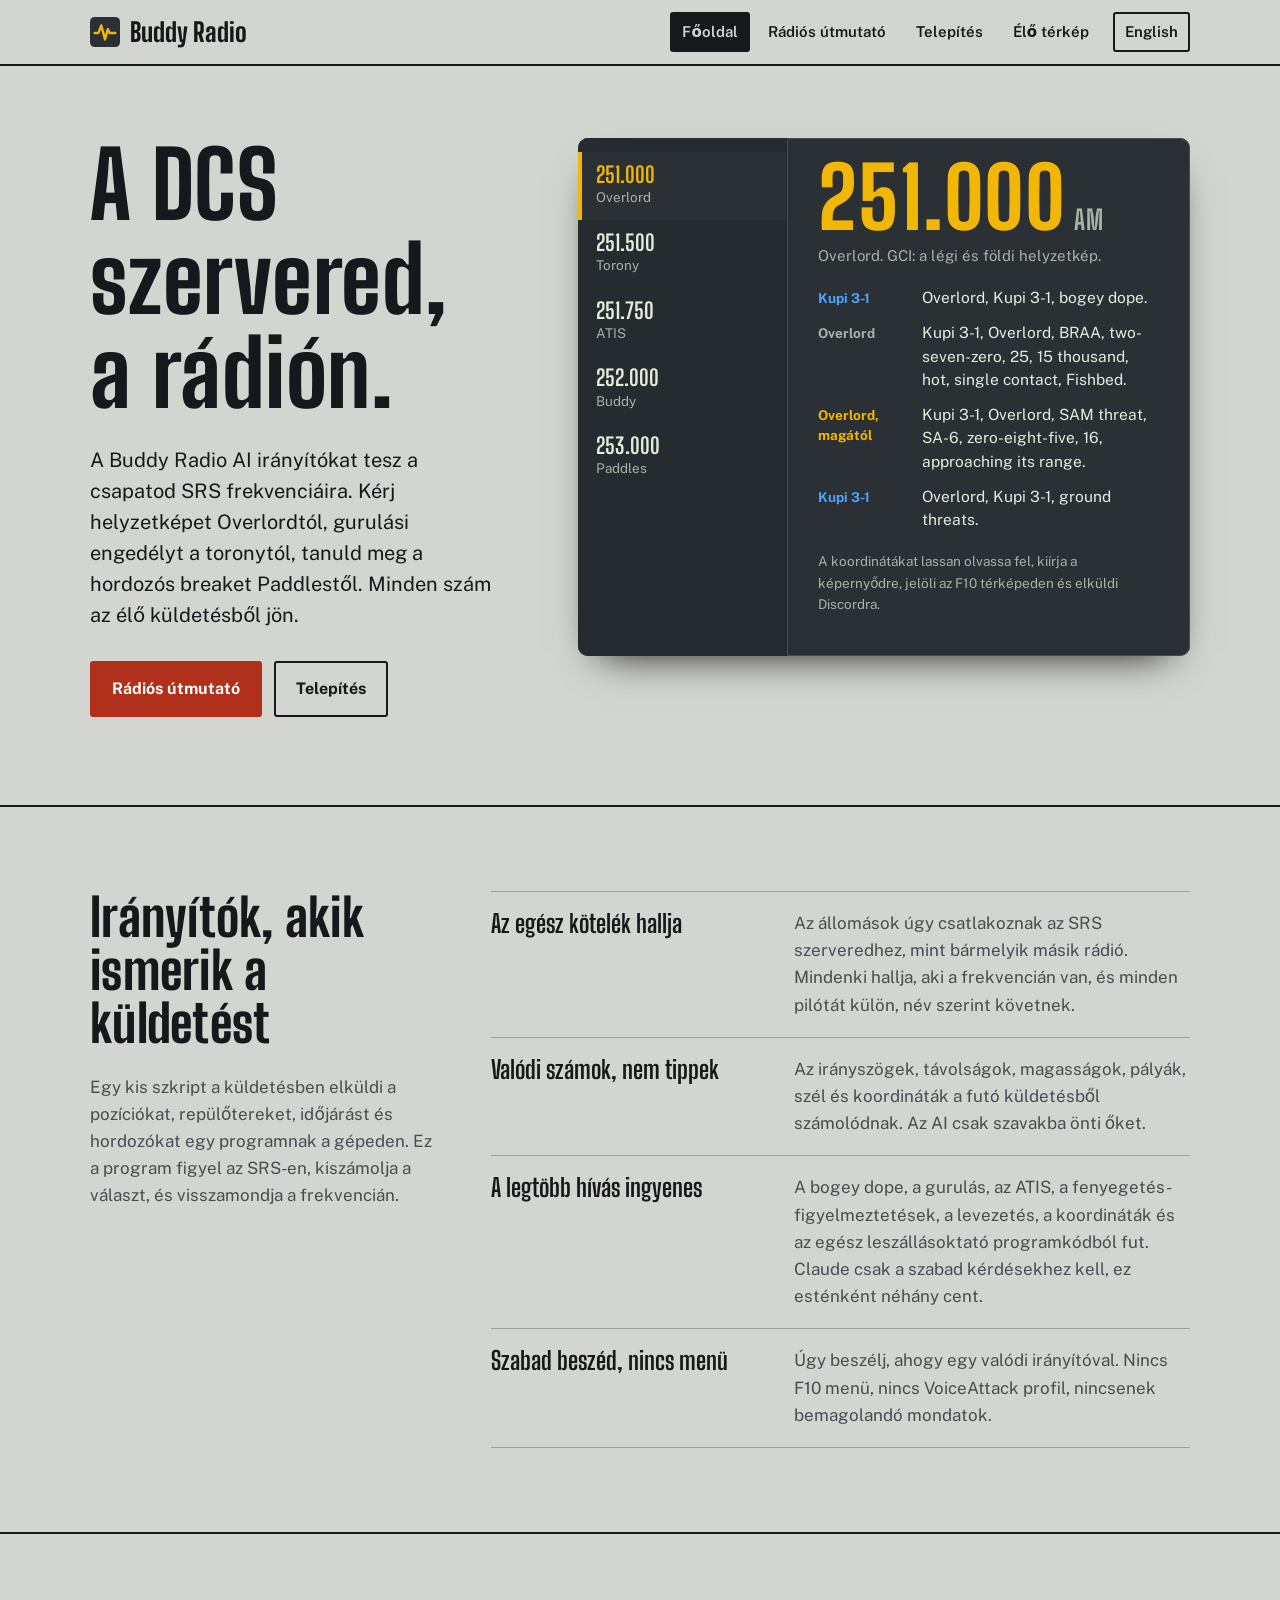
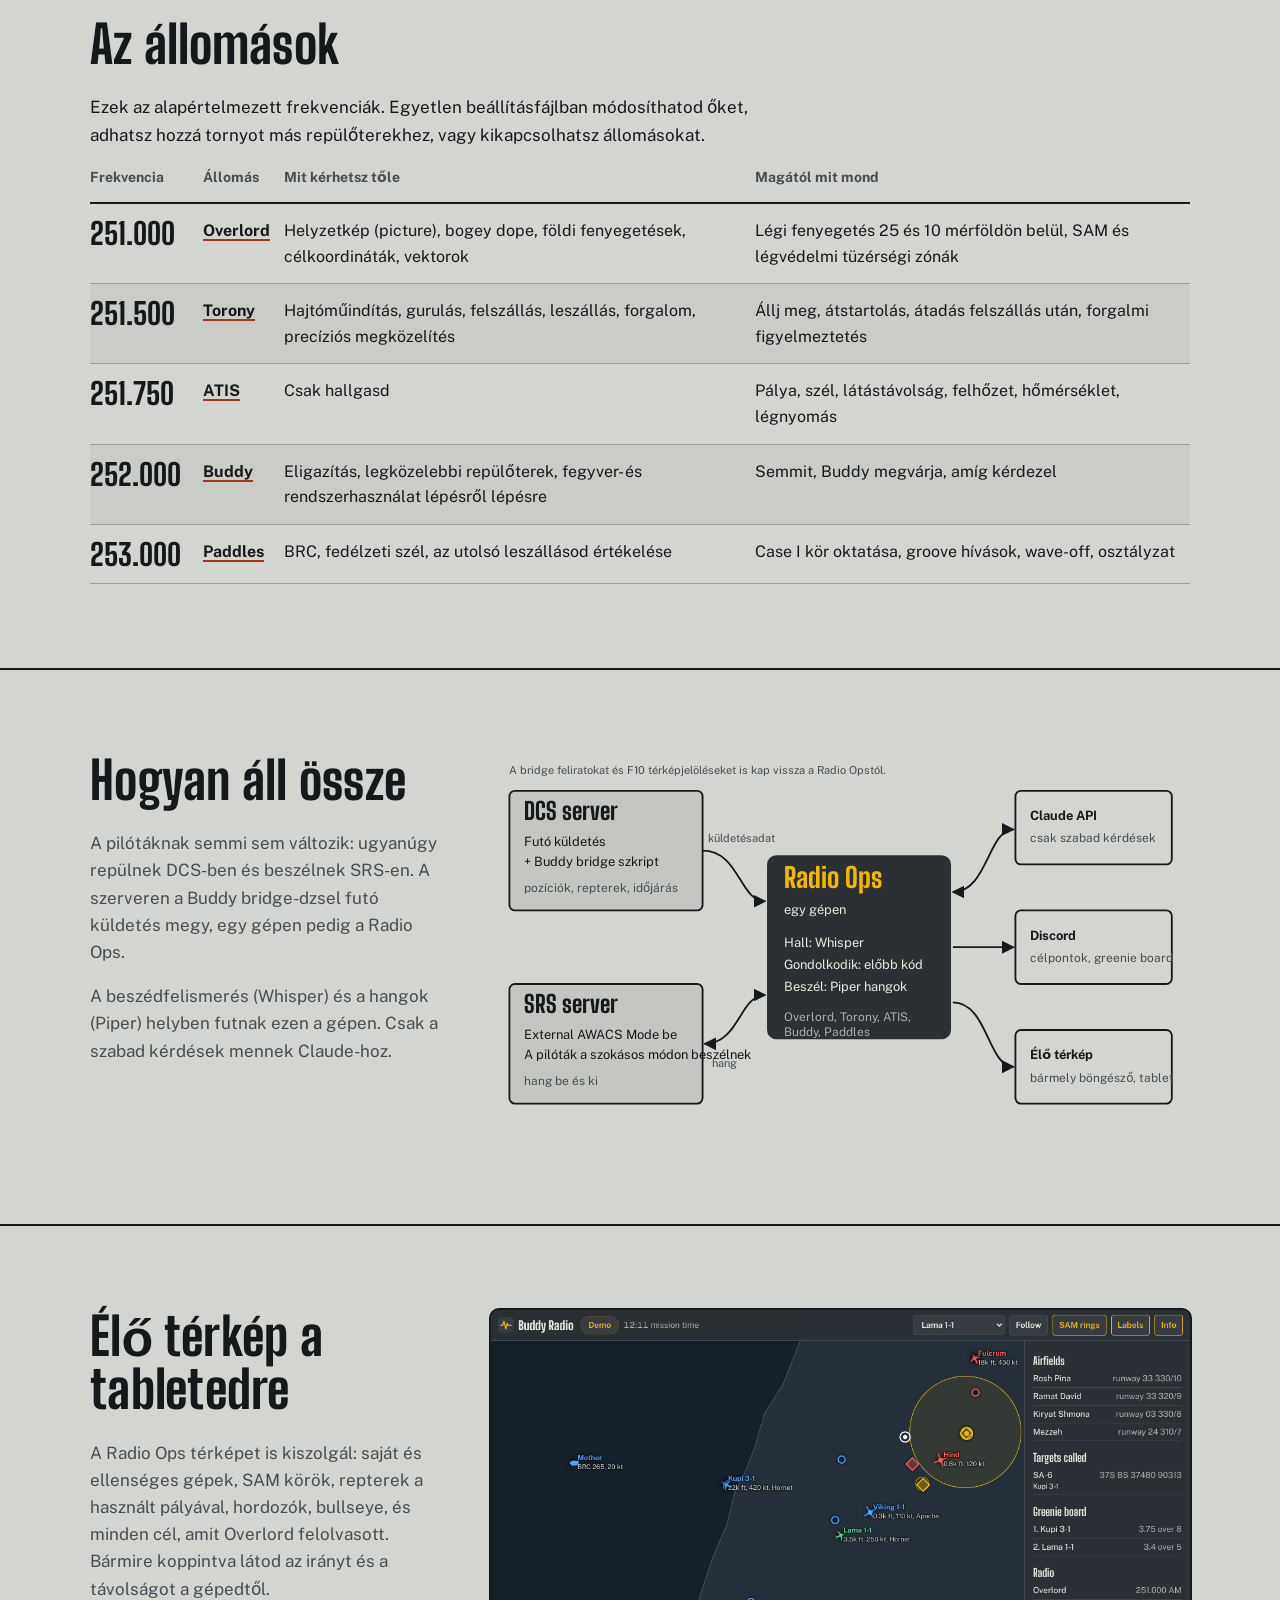
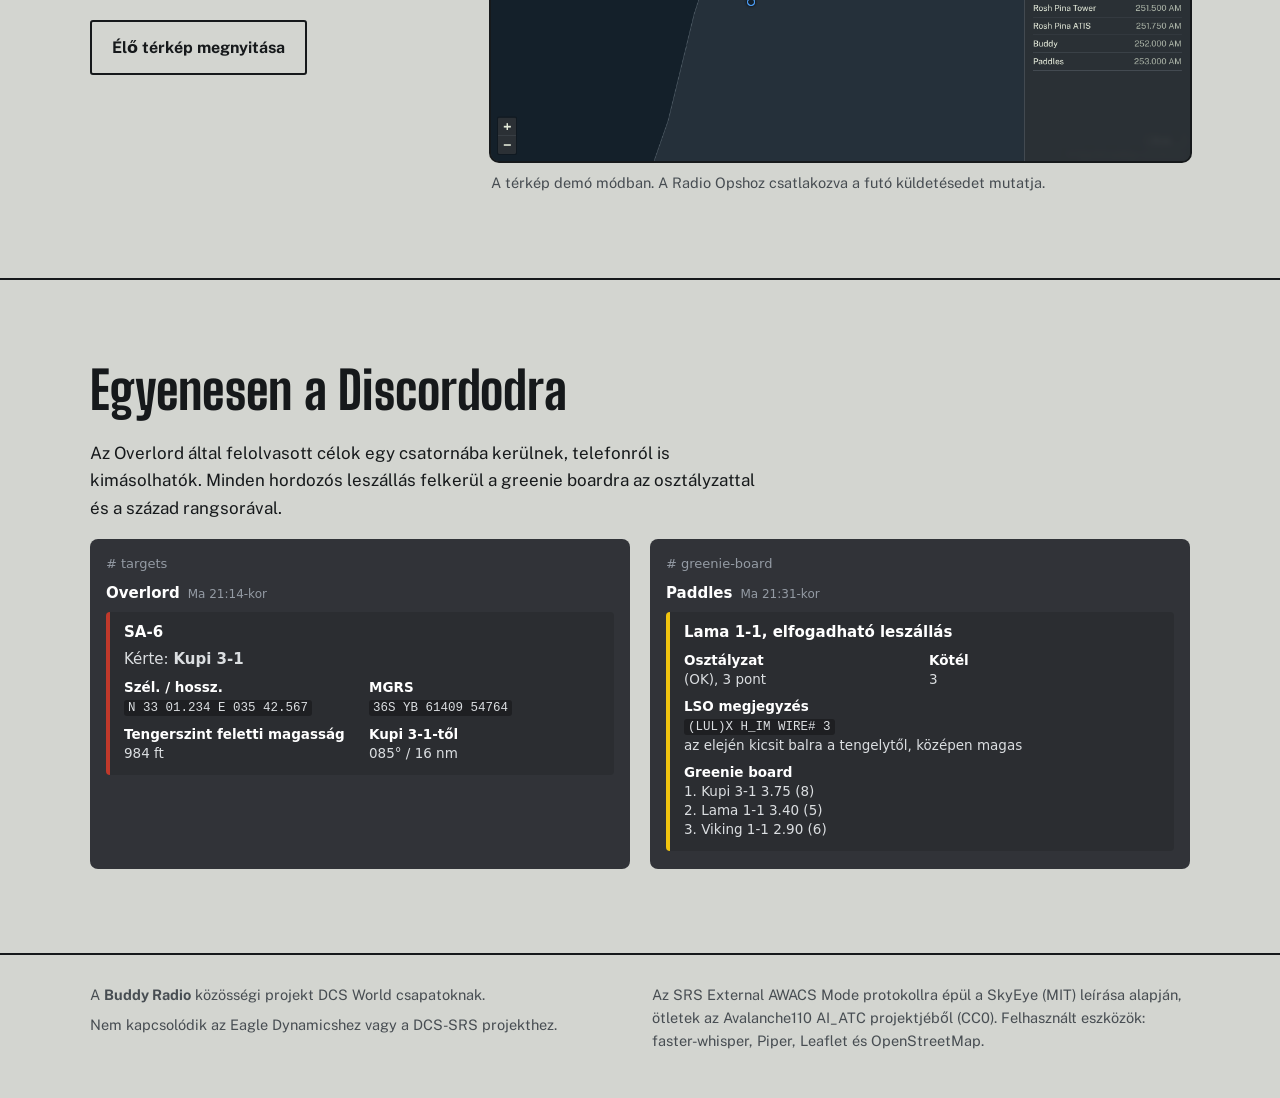
==== hu/index.html @ 3c8f952c "Add Hungarian version of the site and a language button hu/ pages are generated from the English one" ====
<!doctype html>
<html lang="hu">
<head>
<meta charset="utf-8">
<meta name="viewport" content="width=device-width, initial-scale=1">
<title>Buddy Radio: AI rádiós irányítók DCS Worldhöz</title>
<meta name="description" content="Overlord GCI, repülőtéri torony és ATIS, Case I leszállásoktató és egy segítőkész szárnytárs, akik SRS-en beszélnek az egész köteléggel, élő küldetésadatokkal.">
<meta property="og:title" content="Buddy Radio">
<meta property="og:description" content="AI rádiós irányítók a DCS World szerveredre, SRS-en, élő küldetésadatokkal.">
<meta property="og:image" content="/assets/img/og.png">
<link rel="alternate" hreflang="en" href="/hu/">
<link rel="alternate" hreflang="hu" href="/hu/">
<link rel="icon" href="/assets/img/favicon.svg" type="image/svg+xml">
<link rel="stylesheet" href="/assets/fonts.css">
<link rel="stylesheet" href="/assets/site.css">
</head>
<body>
<header class="site-head">
  <div class="wrap">
    <a class="brand" href="/hu/"><svg viewBox="0 0 32 32" aria-hidden="true"><rect width="32" height="32" rx="5" fill="#2b3035"/><path d="M5 17h4l3-8 4 15 3-11 2 4h6" fill="none" stroke="#f2b705" stroke-width="2.6" stroke-linejoin="round" stroke-linecap="round"/></svg>Buddy Radio</a>
    <nav aria-label="Fő navigáció">
      <a href="/hu/" aria-current="page">Főoldal</a>
      <a href="/hu/guide">Rádiós útmutató</a>
      <a href="/hu/setup">Telepítés</a>
      <a href="/hu/map">Élő térkép</a>
      <a class="lang" href="/" hreflang="en" lang="en">English</a>
    </nav>
  </div>
</header>

<main>
<div class="hero">
  <div class="wrap">
    <div>
      <h1>A DCS szervered, a rádión.</h1>
      <p class="lede">A Buddy Radio AI irányítókat tesz a csapatod SRS frekvenciáira. Kérj helyzetképet Overlordtól, gurulási engedélyt a toronytól, tanuld meg a hordozós breaket Paddlestől. Minden szám az élő küldetésből jön.</p>
      <div class="actions">
        <a class="btn primary" href="/hu/guide">Rádiós útmutató</a>
        <a class="btn" href="/hu/setup">Telepítés</a>
      </div>
    </div>

    <div class="radio" aria-label="Példa rádióhívások állomásonként">
      <ul class="channels" role="tablist" aria-label="Állomások" data-channels>
        <li><button role="tab" data-key="overlord" aria-selected="true"><span class="f">251.000</span><span class="n">Overlord</span></button></li>
        <li><button role="tab" data-key="tower" aria-selected="false" tabindex="-1"><span class="f">251.500</span><span class="n">Torony</span></button></li>
        <li><button role="tab" data-key="atis" aria-selected="false" tabindex="-1"><span class="f">251.750</span><span class="n">ATIS</span></button></li>
        <li><button role="tab" data-key="buddy" aria-selected="false" tabindex="-1"><span class="f">252.000</span><span class="n">Buddy</span></button></li>
        <li><button role="tab" data-key="paddles" aria-selected="false" tabindex="-1"><span class="f">253.000</span><span class="n">Paddles</span></button></li>
      </ul>
      <div class="readout" role="tabpanel" aria-live="polite">
        <div class="freq" data-freq>251.000<small>AM</small></div>
        <div class="who" data-who>Overlord. GCI: a légi és földi helyzetkép.</div>
        <ol class="log" data-log></ol>
        <p class="note" data-note></p>
      </div>
    </div>
  </div>
</div>

<section id="what">
  <div class="wrap split">
    <div>
      <h2>Irányítók, akik ismerik a küldetést</h2>
      <p>Egy kis szkript a küldetésben elküldi a pozíciókat, repülőtereket, időjárást és hordozókat egy programnak a gépeden. Ez a program figyel az SRS-en, kiszámolja a választ, és visszamondja a frekvencián.</p>
    </div>
    <dl class="facts">
      <div><dt>Az egész kötelék hallja</dt><dd>Az állomások úgy csatlakoznak az SRS szerveredhez, mint bármelyik másik rádió. Mindenki hallja, aki a frekvencián van, és minden pilótát külön, név szerint követnek.</dd></div>
      <div><dt>Valódi számok, nem tippek</dt><dd>Az irányszögek, távolságok, magasságok, pályák, szél és koordináták a futó küldetésből számolódnak. Az AI csak szavakba önti őket.</dd></div>
      <div><dt>A legtöbb hívás ingyenes</dt><dd>A bogey dope, a gurulás, az ATIS, a fenyegetés-figyelmeztetések, a levezetés, a koordináták és az egész leszállásoktató programkódból fut. Claude csak a szabad kérdésekhez kell, ez esténként néhány cent.</dd></div>
      <div><dt>Szabad beszéd, nincs menü</dt><dd>Úgy beszélj, ahogy egy valódi irányítóval. Nincs F10 menü, nincs VoiceAttack profil, nincsenek bemagolandó mondatok.</dd></div>
    </dl>
  </div>
</section>

<section id="stations">
  <div class="wrap">
    <h2>Az állomások</h2>
    <p>Ezek az alapértelmezett frekvenciák. Egyetlen beállításfájlban módosíthatod őket, adhatsz hozzá tornyot más repülőterekhez, vagy kikapcsolhatsz állomásokat.</p>
    <div class="table-scroll">
    <table class="comm">
      <thead><tr><th scope="col">Frekvencia</th><th scope="col">Állomás</th><th scope="col">Mit kérhetsz tőle</th><th scope="col">Magától mit mond</th></tr></thead>
      <tbody>
        <tr><td class="f">251.000</td><td class="s"><a href="/hu/guide#overlord">Overlord</a></td><td>Helyzetkép (picture), bogey dope, földi fenyegetések, célkoordináták, vektorok</td><td>Légi fenyegetés 25 és 10 mérföldön belül, SAM és légvédelmi tüzérségi zónák</td></tr>
        <tr><td class="f">251.500</td><td class="s"><a href="/hu/guide#tower">Torony</a></td><td>Hajtóműindítás, gurulás, felszállás, leszállás, forgalom, precíziós megközelítés</td><td>Állj meg, átstartolás, átadás felszállás után, forgalmi figyelmeztetés</td></tr>
        <tr><td class="f">251.750</td><td class="s"><a href="/hu/guide#atis">ATIS</a></td><td>Csak hallgasd</td><td>Pálya, szél, látástávolság, felhőzet, hőmérséklet, légnyomás</td></tr>
        <tr><td class="f">252.000</td><td class="s"><a href="/hu/guide#buddy">Buddy</a></td><td>Eligazítás, legközelebbi repülőterek, fegyver- és rendszerhasználat lépésről lépésre</td><td>Semmit, Buddy megvárja, amíg kérdezel</td></tr>
        <tr><td class="f">253.000</td><td class="s"><a href="/hu/guide#paddles">Paddles</a></td><td>BRC, fedélzeti szél, az utolsó leszállásod értékelése</td><td>Case I kör oktatása, groove hívások, wave-off, osztályzat</td></tr>
      </tbody>
    </table>
    </div>
  </div>
</section>

<section id="how">
  <div class="wrap split">
    <div>
      <h2>Hogyan áll össze</h2>
      <p>A pilótáknak semmi sem változik: ugyanúgy repülnek DCS-ben és beszélnek SRS-en. A szerveren a Buddy bridge-dzsel futó küldetés megy, egy gépen pedig a Radio Ops.</p>
      <p>A beszédfelismerés (Whisper) és a hangok (Piper) helyben futnak ezen a gépen. Csak a szabad kérdések mennek Claude-hoz.</p>
    </div>
    <figure class="figure">
      <svg xmlns="http://www.w3.org/2000/svg" role="img" aria-label="Ábra: a DCS szerver küldetésadatokat küld a Radio Opsnak; a Radio Ops az SRS szerveren keresztül beszél a pilótákkal, csak a szabad kérdésekhez fordul Claude-hoz, Discordra posztol és kiszolgálja az élő térképet." viewBox="0 0 760 420" font-family="Public Sans, system-ui, sans-serif" font-size="14">
  <defs>
    <marker id="a" viewBox="0 0 10 10" refX="9" refY="5" markerWidth="7" markerHeight="7" orient="auto-start-reverse"><path d="M0 0L10 5L0 10z" fill="#16191b"/></marker>
  </defs>
  <rect width="760" height="420" fill="#d3d5d0"/>
  <!-- DCS server -->
  <rect x="20" y="40" width="210" height="130" rx="6" fill="#c4c7c1" stroke="#16191b" stroke-width="2"/>
  <text x="36" y="72" font-family="Big Shoulders Display, Arial Narrow, sans-serif" font-weight="800" font-size="26" fill="#16191b">DCS server</text>
  <text x="36" y="100" fill="#16191b">Futó küldetés</text>
  <text x="36" y="122" fill="#16191b">+ Buddy bridge szkript</text>
  <text x="36" y="150" fill="#474d52" font-size="13">pozíciók, repterek, időjárás</text>
  <!-- SRS -->
  <rect x="20" y="250" width="210" height="130" rx="6" fill="#c4c7c1" stroke="#16191b" stroke-width="2"/>
  <text x="36" y="282" font-family="Big Shoulders Display, Arial Narrow, sans-serif" font-weight="800" font-size="26" fill="#16191b">SRS server</text>
  <text x="36" y="310" fill="#16191b">External AWACS Mode be</text>
  <text x="36" y="332" fill="#16191b">A pilóták a szokásos módon beszélnek</text>
  <text x="36" y="360" fill="#474d52" font-size="13">hang be és ki</text>
  <!-- Radio Ops -->
  <rect x="300" y="110" width="200" height="200" rx="10" fill="#2b3035"/>
  <text x="318" y="146" font-family="Big Shoulders Display, Arial Narrow, sans-serif" font-weight="800" font-size="30" fill="#f2b705">Radio Ops</text>
  <text x="318" y="174" fill="#e6ecdc">egy gépen</text>
  <text x="318" y="210" fill="#e6ecdc">Hall: Whisper</text>
  <text x="318" y="234" fill="#e6ecdc">Gondolkodik: előbb kód</text>
  <text x="318" y="258" fill="#e6ecdc">Beszél: Piper hangok</text>
  <text x="318" y="290" fill="#a9b2a6" font-size="13">Overlord, Torony, ATIS,</text>
  <text x="318" y="306" fill="#a9b2a6" font-size="13">Buddy, Paddles</text>
  <!-- right side -->
  <rect x="570" y="40" width="170" height="80" rx="6" fill="none" stroke="#16191b" stroke-width="2"/>
  <text x="586" y="72" font-weight="700" fill="#16191b">Claude API</text>
  <text x="586" y="96" fill="#474d52" font-size="13">csak szabad kérdések</text>
  <rect x="570" y="170" width="170" height="80" rx="6" fill="none" stroke="#16191b" stroke-width="2"/>
  <text x="586" y="202" font-weight="700" fill="#16191b">Discord</text>
  <text x="586" y="226" fill="#474d52" font-size="13">célpontok, greenie board</text>
  <rect x="570" y="300" width="170" height="80" rx="6" fill="none" stroke="#16191b" stroke-width="2"/>
  <text x="586" y="332" font-weight="700" fill="#16191b">Élő térkép</text>
  <text x="586" y="356" fill="#474d52" font-size="13">bármely böngésző, tablet</text>
  <!-- arrows -->
  <path d="M230 105 C 270 105 270 160 298 160" fill="none" stroke="#16191b" stroke-width="2" marker-end="url(#a)"/>
  <text x="236" y="96" fill="#474d52" font-size="12">küldetésadat</text>
  <path d="M232 315 C 270 315 270 262 298 262" fill="none" stroke="#16191b" stroke-width="2" marker-start="url(#a)" marker-end="url(#a)"/>
  <text x="240" y="340" fill="#474d52" font-size="12">hang</text>
  <path d="M502 150 C 540 150 540 82 568 82" fill="none" stroke="#16191b" stroke-width="2" marker-start="url(#a)" marker-end="url(#a)"/>
  <path d="M502 210 L 568 210" fill="none" stroke="#16191b" stroke-width="2" marker-end="url(#a)"/>
  <path d="M502 270 C 540 270 540 340 568 340" fill="none" stroke="#16191b" stroke-width="2" marker-end="url(#a)"/>
  <path d="M230 135 C 252 135 252 120 230 120" fill="none" stroke="none"/>
  <text x="20" y="22" fill="#474d52" font-size="12">A bridge feliratokat és F10 térképjelöléseket is kap vissza a Radio Opstól.</text>
</svg>
    </figure>
  </div>
</section>

<section id="map">
  <div class="wrap split">
    <div>
      <h2>Élő térkép a tabletedre</h2>
      <p>A Radio Ops térképet is kiszolgál: saját és ellenséges gépek, SAM körök, repterek a használt pályával, hordozók, bullseye, és minden cél, amit Overlord felolvasott. Bármire koppintva látod az irányt és a távolságot a gépedtől.</p>
      <p><a class="btn" href="/hu/map">Élő térkép megnyitása</a></p>
    </div>
    <figure class="figure">
      <div class="shot"><img src="/assets/img/map.png" alt="Az élő térkép: repülőgépek magasság- és sebességcímkével, egy SA-6 a hatótávkörével, egy hordozó és az oldalpanel a repterekkel és frekvenciákkal." width="1180" height="760" loading="lazy"></div>
      <figcaption>A térkép demó módban. A Radio Opshoz csatlakozva a futó küldetésedet mutatja.</figcaption>
    </figure>
  </div>
</section>

<section id="discord">
  <div class="wrap">
    <h2>Egyenesen a Discordodra</h2>
    <p>Az Overlord által felolvasott célok egy csatornába kerülnek, telefonról is kimásolhatók. Minden hordozós leszállás felkerül a greenie boardra az osztályzattal és a század rangsorával.</p>
    <div class="posts" aria-label="Példa Discord posztok">
      <div class="post">
        <div class="chan"># targets</div>
        <div class="meta"><b>Overlord</b><span>Ma 21:14-kor</span></div>
        <div class="embed" style="border-color:#c0392b">
          <div class="t">SA-6</div>
          <div>Kérte: <b>Kupi 3-1</b></div>
          <div class="g">
            <div><div class="k">Szél. / hossz.</div><div class="v"><code>N 33 01.234  E 035 42.567</code></div></div>
            <div><div class="k">MGRS</div><div class="v"><code>36S YB 61409 54764</code></div></div>
            <div><div class="k">Tengerszint feletti magasság</div><div class="v">984 ft</div></div>
            <div><div class="k">Kupi 3-1-től</div><div class="v">085° / 16 nm</div></div>
          </div>
        </div>
      </div>
      <div class="post">
        <div class="chan"># greenie-board</div>
        <div class="meta"><b>Paddles</b><span>Ma 21:31-kor</span></div>
        <div class="embed" style="border-color:#f1c40f">
          <div class="t">Lama 1-1, elfogadható leszállás</div>
          <div class="g">
            <div><div class="k">Osztályzat</div><div class="v">(OK), 3 pont</div></div>
            <div><div class="k">Kötél</div><div class="v">3</div></div>
            <div style="grid-column:1/-1"><div class="k">LSO megjegyzés</div><div class="v"><code>(LUL)X H_IM  WIRE# 3</code><br>az elején kicsit balra a tengelytől, középen magas</div></div>
            <div style="grid-column:1/-1"><div class="k">Greenie board</div><div class="v">1. Kupi 3-1  3.75 (8)<br>2. Lama 1-1  3.40 (5)<br>3. Viking 1-1  2.90 (6)</div></div>
          </div>
        </div>
      </div>
    </div>
  </div>
</section>
</main>

<footer class="site-foot">
  <div class="wrap">
    <div>
      <p>A <b>Buddy Radio</b> közösségi projekt DCS World csapatoknak.</p>
      <p>Nem kapcsolódik az Eagle Dynamicshez vagy a DCS-SRS projekthez.</p>
    </div>
    <div>
      <p>Az SRS External AWACS Mode protokollra épül a SkyEye (MIT) leírása alapján, ötletek az Avalanche110 AI_ATC projektjéből (CC0). Felhasznált eszközök: faster-whisper, Piper, Leaflet és OpenStreetMap.</p>
    </div>
  </div>
</footer>
<script src="/assets/site.js"></script>
</body>
</html>
---- assets/fonts.css ----
/* Self-hosted fonts (SIL Open Font License, see assets/fonts/OFL-*.txt) */
@font-face { font-family: "Big Shoulders Display"; font-weight: 700; font-style: normal; font-display: swap; src: url("/assets/fonts/big-shoulders-display-latin-700-normal.woff2") format("woff2"); }
@font-face { font-family: "Big Shoulders Display"; font-weight: 800; font-style: normal; font-display: swap; src: url("/assets/fonts/big-shoulders-display-latin-800-normal.woff2") format("woff2"); }
@font-face { font-family: "Public Sans"; font-weight: 400; font-style: normal; font-display: swap; src: url("/assets/fonts/public-sans-latin-400-normal.woff2") format("woff2"); }
@font-face { font-family: "Public Sans"; font-weight: 400; font-style: italic; font-display: swap; src: url("/assets/fonts/public-sans-latin-400-italic.woff2") format("woff2"); }
@font-face { font-family: "Public Sans"; font-weight: 600; font-style: normal; font-display: swap; src: url("/assets/fonts/public-sans-latin-600-normal.woff2") format("woff2"); }
@font-face { font-family: "Public Sans"; font-weight: 700; font-style: normal; font-display: swap; src: url("/assets/fonts/public-sans-latin-700-normal.woff2") format("woff2"); }
---- assets/site.css ----
/* Buddy Radio - site styles
   Palette from a Navy jet: light gull gray paint, cockpit panel gray,
   lit panel lettering, flight-deck yellow, and the red of a warning tag. */
:root {
  --gull: #d3d5d0;          /* page */
  --gull-2: #c4c7c1;        /* alternate rows, quiet fills */
  --ink: #16191b;
  --ink-2: #474d52;         /* secondary text, 5.6:1 on gull */
  --rule: #9da19b;
  --panel: #2b3035;         /* radio panel */
  --panel-2: #363c42;
  --lit: #e6ecdc;           /* panel lettering */
  --lit-2: #a9b2a6;
  --deck: #f2b705;          /* flight-deck yellow, on dark only */
  --signal: #b0301b;        /* warning-tag red, links and the one button */
  --friend: #4fa3ff;
  --foe: #ff5a5a;

  --display: "Big Shoulders Display", "Arial Narrow", sans-serif;
  --body: "Public Sans", system-ui, sans-serif;
  --mono: ui-monospace, "Cascadia Mono", Consolas, monospace;

  --measure: 68ch;
  --gutter: clamp(16px, 4vw, 40px);
}

* { box-sizing: border-box; }
html { -webkit-text-size-adjust: 100%; }
body {
  margin: 0;
  background: var(--gull);
  color: var(--ink);
  font: 400 17px/1.6 var(--body);
  font-feature-settings: "tnum" 0;
}
img, svg { max-width: 100%; height: auto; display: block; }
a { color: var(--ink); text-decoration-color: var(--signal); text-decoration-thickness: 2px; text-underline-offset: 3px; }
a:hover { color: var(--signal); }
:focus-visible { outline: 3px solid var(--signal); outline-offset: 3px; border-radius: 2px; }
code, kbd { font-family: var(--mono); font-size: .9em; }
p { margin: 0 0 1em; max-width: var(--measure); }

h1, h2, h3 { font-family: var(--display); font-weight: 800; line-height: 1.02; letter-spacing: .005em; margin: 0; }
h1 { font-size: clamp(48px, 7.4vw, 92px); }
h2 { font-size: clamp(34px, 4.4vw, 52px); margin-bottom: .45em; }
h3 { font-size: 27px; margin-bottom: .35em; }

.wrap { max-width: 1180px; margin: 0 auto; padding: 0 var(--gutter); }

/* ---------- header ---------- */
.site-head { border-bottom: 2px solid var(--ink); }
.site-head .wrap { display: flex; align-items: center; gap: 24px; min-height: 64px; flex-wrap: wrap; }
.brand { display: flex; align-items: center; gap: 10px; text-decoration: none; font: 800 26px/1 var(--display); color: var(--ink); }
.brand svg { width: 30px; height: 30px; }
.site-head nav { margin-left: auto; display: flex; gap: 6px; flex-wrap: wrap; }
.site-head nav a { text-decoration: none; padding: 8px 12px; font-weight: 600; font-size: 15px; border-radius: 3px; }
.site-head nav a[aria-current="page"] { background: var(--ink); color: var(--gull); }
.site-head nav a:hover { background: var(--gull-2); color: var(--ink); }
.site-head nav a[aria-current="page"]:hover { background: var(--ink); color: var(--gull); }
.site-head nav a.lang { border: 2px solid var(--ink); padding: 6px 10px; margin-left: 6px; }

/* ---------- hero ---------- */
.hero { padding: clamp(36px, 6vw, 72px) 0 clamp(48px, 7vw, 88px); }
.hero .wrap { display: grid; grid-template-columns: minmax(0, 5fr) minmax(0, 7fr); gap: clamp(28px, 4vw, 56px); align-items: start; }
.hero h1 { max-width: 9ch; }
.hero .lede { font-size: 20px; line-height: 1.55; color: var(--ink); margin: 26px 0 30px; max-width: 34ch; }
.actions { display: flex; gap: 12px; flex-wrap: wrap; }
.btn { display: inline-block; padding: 13px 20px; font-weight: 700; font-size: 16px; text-decoration: none; border: 2px solid var(--ink); border-radius: 3px; background: transparent; color: var(--ink); }
.btn:hover { background: var(--ink); color: var(--gull); }
.btn.primary { background: var(--signal); border-color: var(--signal); color: #fff; }
.btn.primary:hover { background: #8f2614; border-color: #8f2614; color: #fff; }

/* the radio */
.radio { background: var(--panel); color: var(--lit); border-radius: 10px; box-shadow: inset 0 0 0 1px #454c53, 0 18px 40px -22px #000; display: grid; grid-template-columns: 210px minmax(0, 1fr); min-height: 460px; overflow: hidden; }
.channels { list-style: none; margin: 0; padding: 14px 0; border-right: 1px solid #454c53; background: #262b30; }
.channels button { all: unset; box-sizing: border-box; display: grid; grid-template-columns: auto 1fr; column-gap: 10px; width: 100%; padding: 11px 18px; cursor: pointer; color: var(--lit-2); }
.channels button .f { font: 700 22px/1.1 var(--display); color: var(--lit); font-variant-numeric: tabular-nums; }
.channels button .n { grid-column: 1 / -1; font-size: 13.5px; }
.channels button:hover .f { color: var(--deck); }
.channels button[aria-selected="true"] { background: var(--panel); box-shadow: inset 4px 0 0 var(--deck); }
.channels button[aria-selected="true"] .f { color: var(--deck); }
.channels button:focus-visible { outline: 2px solid var(--deck); outline-offset: -4px; }
.readout { padding: 22px clamp(18px, 3vw, 30px) 26px; display: flex; flex-direction: column; min-width: 0; }
.readout .freq { font: 800 clamp(56px, 6.6vw, 92px)/.9 var(--display); white-space: nowrap; color: var(--deck); font-variant-numeric: tabular-nums; letter-spacing: .01em; }
.readout .freq small { font-size: .32em; color: var(--lit-2); margin-left: .3em; font-weight: 700; }
.readout .who { color: var(--lit-2); font-size: 15px; margin: 8px 0 18px; }
.log { list-style: none; margin: 0; padding: 0; display: grid; gap: 12px; }
.log li { display: grid; grid-template-columns: 92px minmax(0, 1fr); gap: 12px; font-size: 15.5px; line-height: 1.5; }
.log .from { font-weight: 700; color: var(--lit-2); font-size: 13.5px; padding-top: 2px; }
.log .you .from { color: var(--friend); }
.log .auto .from { color: var(--deck); }
.log .txt { color: var(--lit); }
.log li.in { animation: rx .35s ease-out both; }
@keyframes rx { from { opacity: 0; transform: translateY(4px); } to { opacity: 1; transform: none; } }
.readout .note { margin-top: auto; padding-top: 20px; font-size: 13.5px; color: var(--lit-2); }

/* ---------- sections ---------- */
section { padding: clamp(48px, 7vw, 84px) 0; border-top: 2px solid var(--ink); }
.split { display: grid; grid-template-columns: minmax(0, 4fr) minmax(0, 8fr); gap: clamp(24px, 4vw, 56px); }
.split > :first-child p { color: var(--ink-2); }

.facts { margin: 0; display: grid; gap: 0; border-top: 1px solid var(--rule); }
.facts > div { display: grid; grid-template-columns: minmax(0, 5fr) minmax(0, 7fr); gap: 20px; padding: 18px 0; border-bottom: 1px solid var(--rule); }
.facts dt { font: 700 25px/1.1 var(--display); }
.facts dd { margin: 0; color: var(--ink-2); }

/* comm card: the stations table */
.comm { width: 100%; border-collapse: collapse; font-size: 16px; }
.comm caption { text-align: left; font-weight: 700; padding-bottom: 10px; color: var(--ink-2); font-size: 15px; }
.comm th, .comm td { text-align: left; vertical-align: top; padding: 14px 14px 14px 0; border-bottom: 1px solid var(--rule); }
.comm thead th { font-size: 14px; font-weight: 700; color: var(--ink-2); border-bottom: 2px solid var(--ink); padding-top: 0; }
.comm td.f { font: 800 30px/1 var(--display); font-variant-numeric: tabular-nums; white-space: nowrap; padding-right: 22px; }
.comm td.s { font-weight: 700; white-space: nowrap; }
.comm td.s a { text-decoration-thickness: 1.5px; }
.comm tbody tr:nth-child(even) td { background: color-mix(in srgb, var(--gull-2) 55%, transparent); }
.table-scroll { overflow-x: auto; }

.figure { margin: 0; }
.figure figcaption { font-size: 14.5px; color: var(--ink-2); margin-top: 10px; max-width: var(--measure); }
.shot { border-radius: 8px; box-shadow: 0 0 0 2px var(--ink); overflow: hidden; background: var(--panel); }

/* Discord-style posts (what lands in your channels) */
.posts { display: grid; grid-template-columns: repeat(2, minmax(0, 1fr)); gap: 20px; }
.post { background: #313338; color: #dbdee1; border-radius: 8px; padding: 16px 16px 18px; font: 15px/1.4 system-ui, sans-serif; }
.post .meta { display: flex; align-items: baseline; gap: 8px; margin-bottom: 8px; }
.post .meta b { color: #fff; }
.post .meta span { color: #949ba4; font-size: 12px; }
.post .chan { color: #949ba4; font-size: 13px; margin-bottom: 10px; }
.embed { border-left: 4px solid; border-radius: 4px; background: #2b2d31; padding: 10px 14px 12px; }
.embed .t { color: #fff; font-weight: 700; margin-bottom: 6px; }
.embed .g { display: grid; grid-template-columns: 1fr 1fr; gap: 8px 14px; margin-top: 8px; }
.embed .k { color: #fff; font-weight: 600; font-size: 13.5px; }
.embed .v { font-size: 13.5px; }
.embed code { background: #1e1f22; padding: 1px 4px; border-radius: 3px; font-size: 12.5px; }

/* ---------- guide ---------- */
.doc { display: grid; grid-template-columns: 220px minmax(0, 1fr); gap: clamp(24px, 4vw, 56px); padding-top: clamp(32px, 5vw, 56px); padding-bottom: 80px; }
.toc { position: sticky; top: 20px; align-self: start; font-size: 15px; }
.toc a { display: block; padding: 6px 0 6px 12px; text-decoration: none; border-left: 2px solid var(--rule); }
.toc a .f { display: block; font: 700 20px/1 var(--display); font-variant-numeric: tabular-nums; }
.toc a:hover { border-left-color: var(--signal); color: var(--ink); }
.doc article > section:first-child { border-top: 0; padding-top: 0; }
.doc article section { padding: 44px 0; border-top: 1px solid var(--ink); }
.station-head { display: flex; align-items: baseline; gap: 18px; flex-wrap: wrap; margin-bottom: 14px; }
.station-head .f { font: 800 clamp(40px, 5vw, 60px)/1 var(--display); font-variant-numeric: tabular-nums; }
.station-head h2 { margin: 0; }

.says { width: 100%; border-collapse: collapse; margin: 18px 0 22px; font-size: 15.5px; }
.says th { text-align: left; font-size: 14px; color: var(--ink-2); padding: 0 12px 8px 0; border-bottom: 2px solid var(--ink); }
.says td { vertical-align: top; padding: 12px 12px 12px 0; border-bottom: 1px solid var(--rule); }
.says td:first-child { width: 38%; font-weight: 600; }
.says td em { font-style: normal; color: var(--ink-2); font-weight: 400; }

.callout { background: var(--panel); color: var(--lit); padding: 16px 20px; border-radius: 6px; max-width: var(--measure); font-size: 15.5px; }
.callout b { color: var(--deck); }
.callout a { color: var(--lit); text-decoration-color: var(--deck); }
ul.plain { padding-left: 1.1em; max-width: var(--measure); }
ul.plain li { margin-bottom: .4em; }

.grades { border-collapse: collapse; font-size: 15.5px; margin: 14px 0 6px; }
.grades td, .grades th { padding: 8px 18px 8px 0; border-bottom: 1px solid var(--rule); text-align: left; }
.grades th { font-size: 14px; color: var(--ink-2); border-bottom: 2px solid var(--ink); }
.sq { display: inline-block; width: 14px; height: 14px; border-radius: 2px; vertical-align: -2px; margin-right: 8px; }

/* setup steps (a real sequence, so numbered) */
.steps { counter-reset: step; list-style: none; padding: 0; margin: 0; max-width: 820px; }
.steps > li { counter-increment: step; display: grid; grid-template-columns: 56px minmax(0, 1fr); gap: 4px 18px; padding: 26px 0; border-top: 1px solid var(--ink); }
.steps > li::before { content: counter(step); font: 800 44px/1 var(--display); grid-row: span 3; }
.steps h3 { margin: 4px 0 6px; }
pre { background: var(--panel); color: var(--lit); padding: 14px 16px; border-radius: 6px; overflow-x: auto; font: 14px/1.55 var(--mono); max-width: 100%; margin: 10px 0 14px; }
pre .c { color: var(--lit-2); }

/* ---------- footer ---------- */
.site-foot { border-top: 2px solid var(--ink); padding: 28px 0 40px; font-size: 14.5px; color: var(--ink-2); }
.site-foot .wrap { display: grid; grid-template-columns: minmax(0, 1fr) minmax(0, 1fr); gap: 24px; }
.site-foot p { margin: 0 0 .5em; }

/* ---------- small screens ---------- */
@media (max-width: 900px) {
  .hero .wrap, .split, .doc, .site-foot .wrap { grid-template-columns: minmax(0, 1fr); }
  .toc { position: static; display: flex; flex-wrap: wrap; gap: 6px 14px; }
  .toc a { border-left: 0; padding: 4px 0; }
  .toc a .f { display: inline; font-size: 17px; margin-right: 6px; }
  .posts { grid-template-columns: minmax(0, 1fr); }
}
@media (max-width: 640px) {
  body { font-size: 16px; }
  .site-head .wrap { position: relative; }
  .site-head nav a.lang { position: absolute; top: 12px; right: var(--gutter); margin: 0; padding: 5px 9px; }
  .radio { grid-template-columns: minmax(0, 1fr); min-height: 0; }
  .channels { display: flex; overflow-x: auto; padding: 0; border-right: 0; border-bottom: 1px solid #454c53; }
  .channels li { flex: 0 0 auto; }
  .channels button { padding: 10px 14px; }
  .channels button .n { font-size: 12px; }
  .channels button[aria-selected="true"] { box-shadow: inset 0 -3px 0 var(--deck); }
  .log li { grid-template-columns: minmax(0, 1fr); gap: 2px; }
  .facts > div { grid-template-columns: minmax(0, 1fr); gap: 6px; }
  .comm td.f { font-size: 24px; }
  .steps > li { grid-template-columns: 40px minmax(0, 1fr); }
  .steps > li::before { font-size: 34px; }
  .says td:first-child { width: 44%; }
}
@media (prefers-reduced-motion: reduce) {
  .log li.in { animation: none; }
}
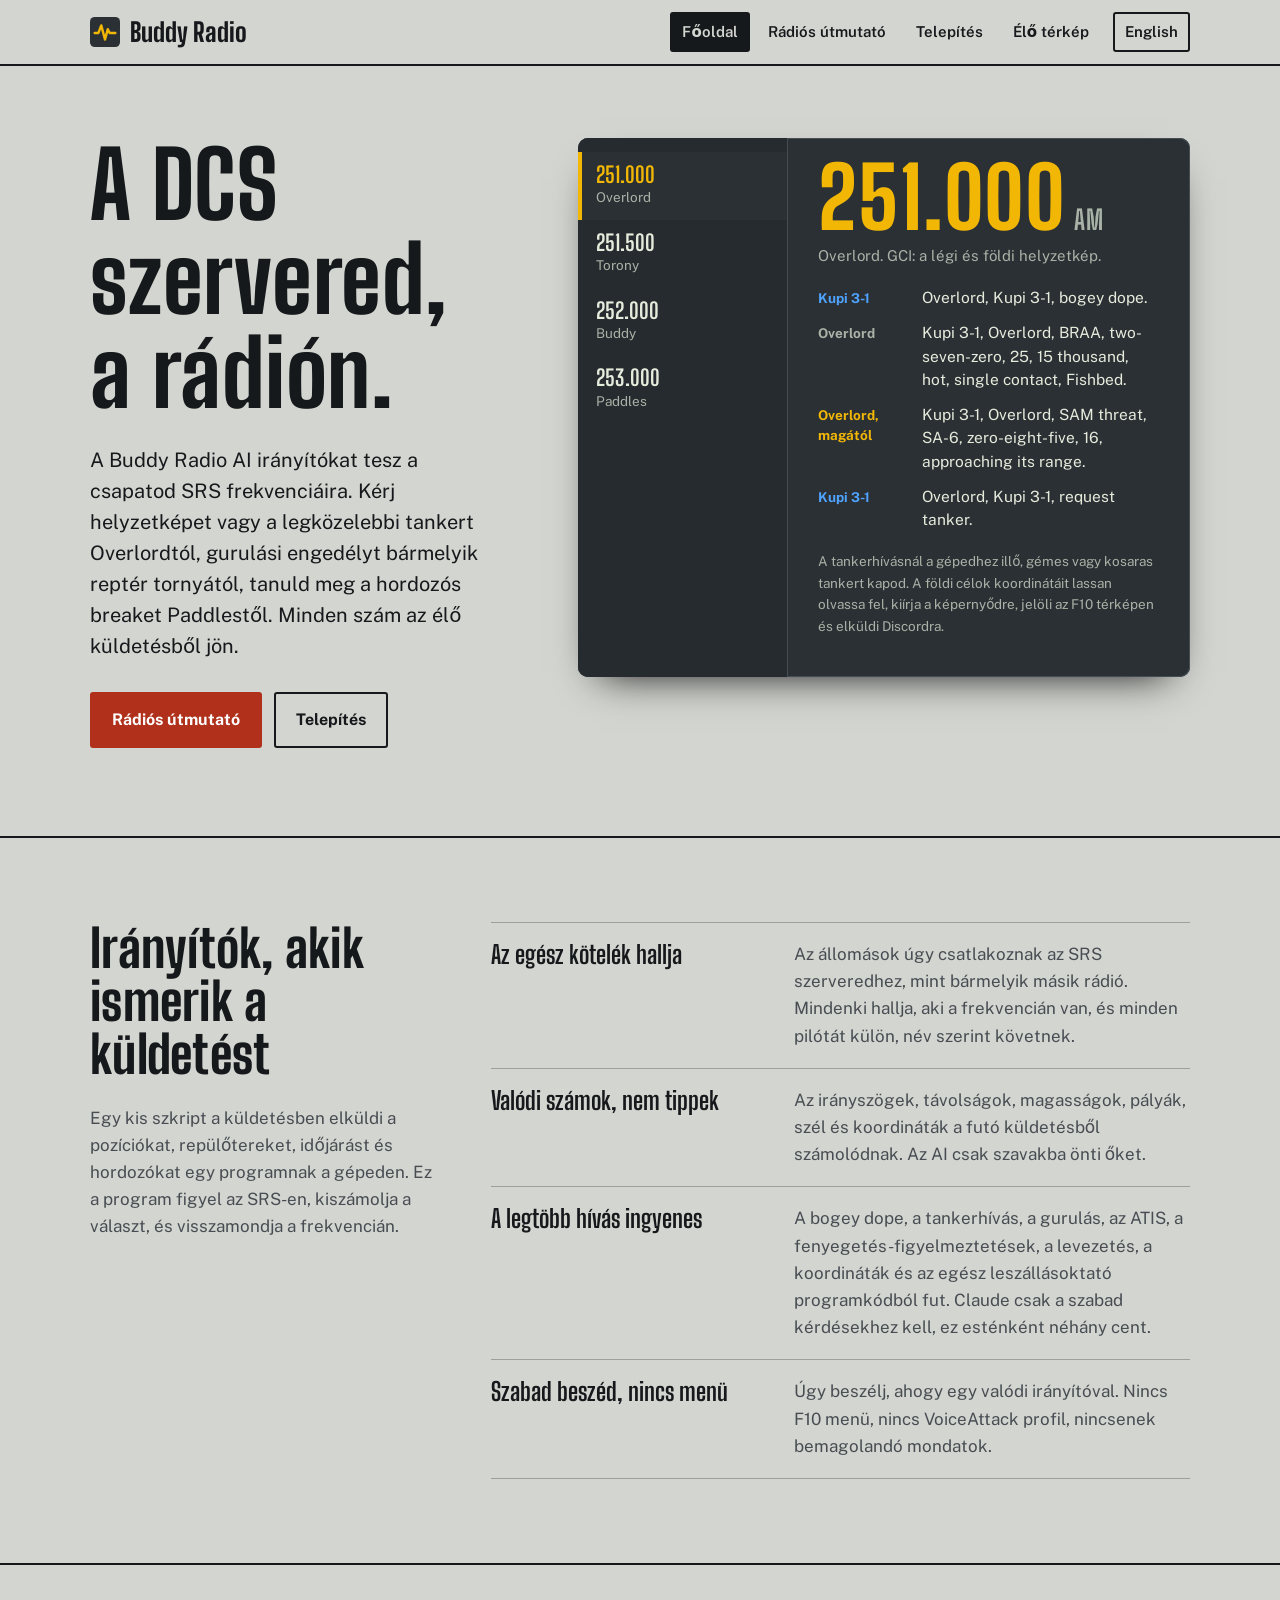
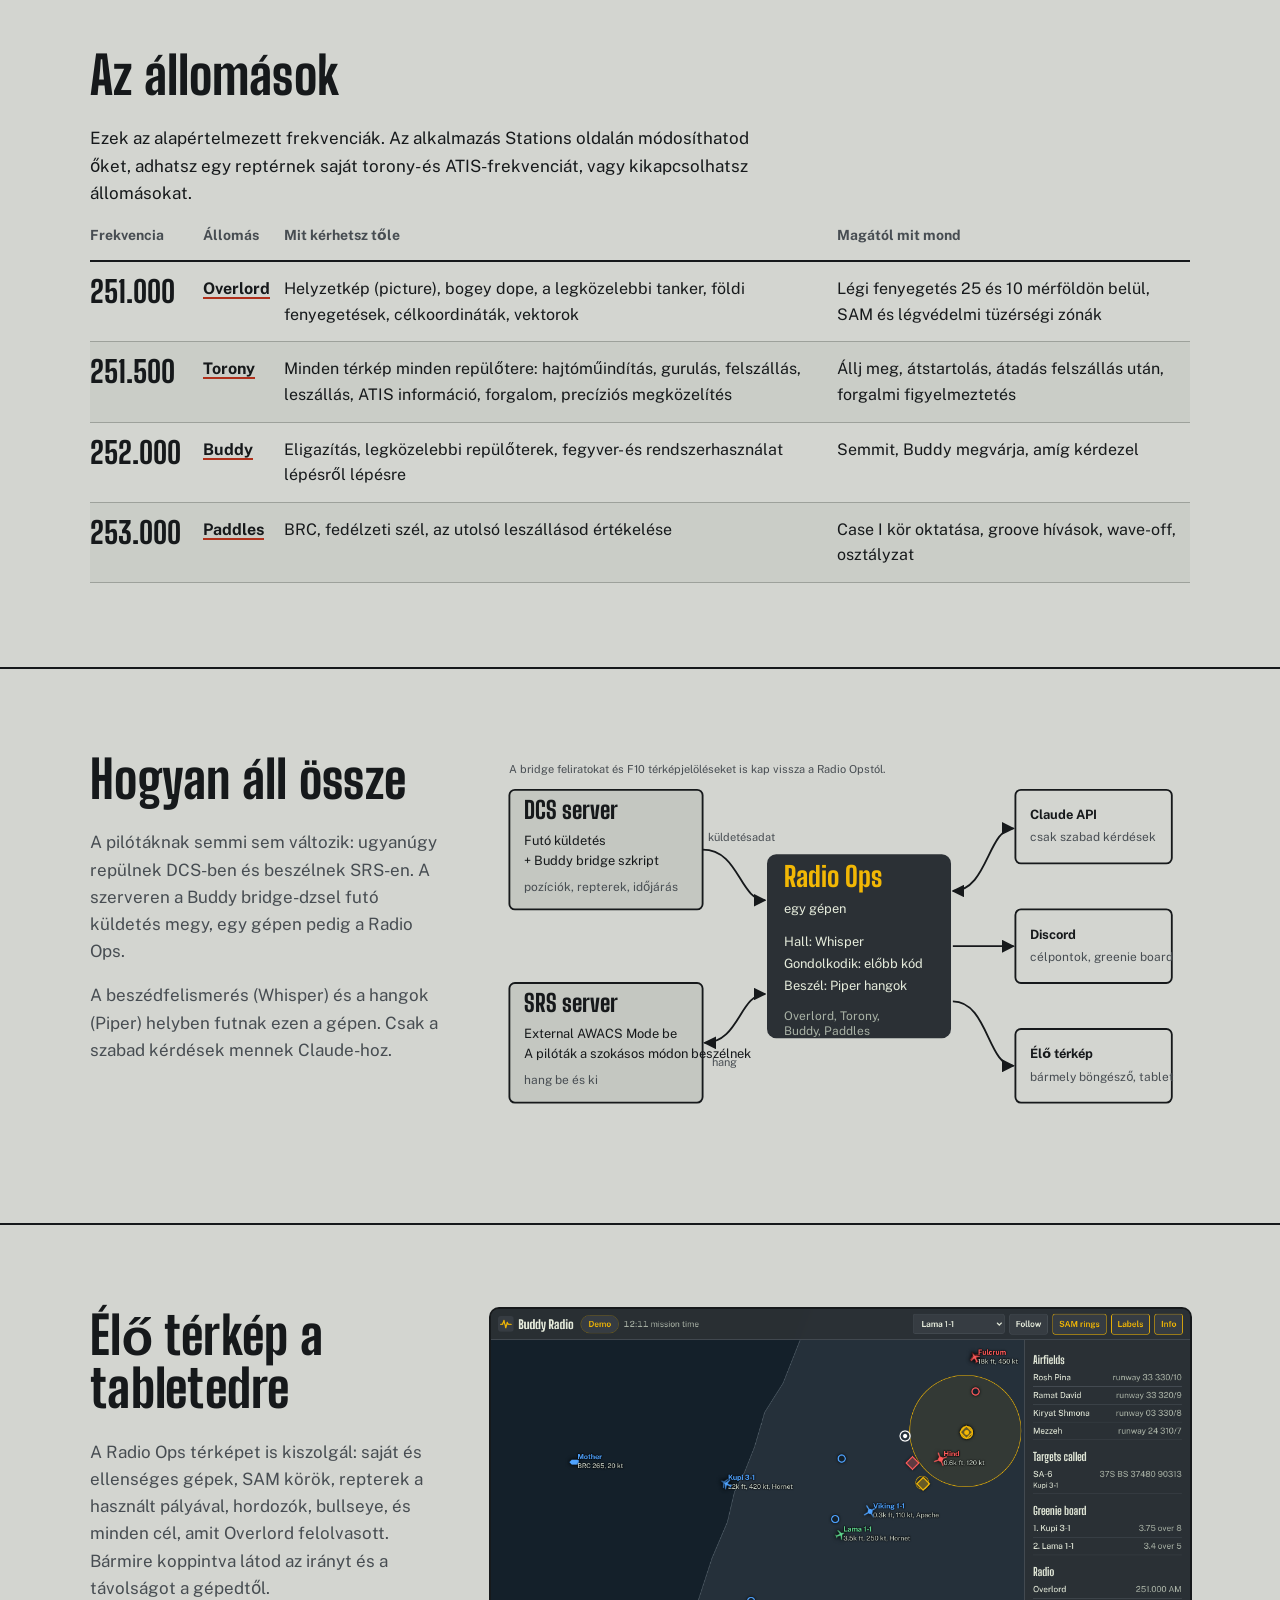
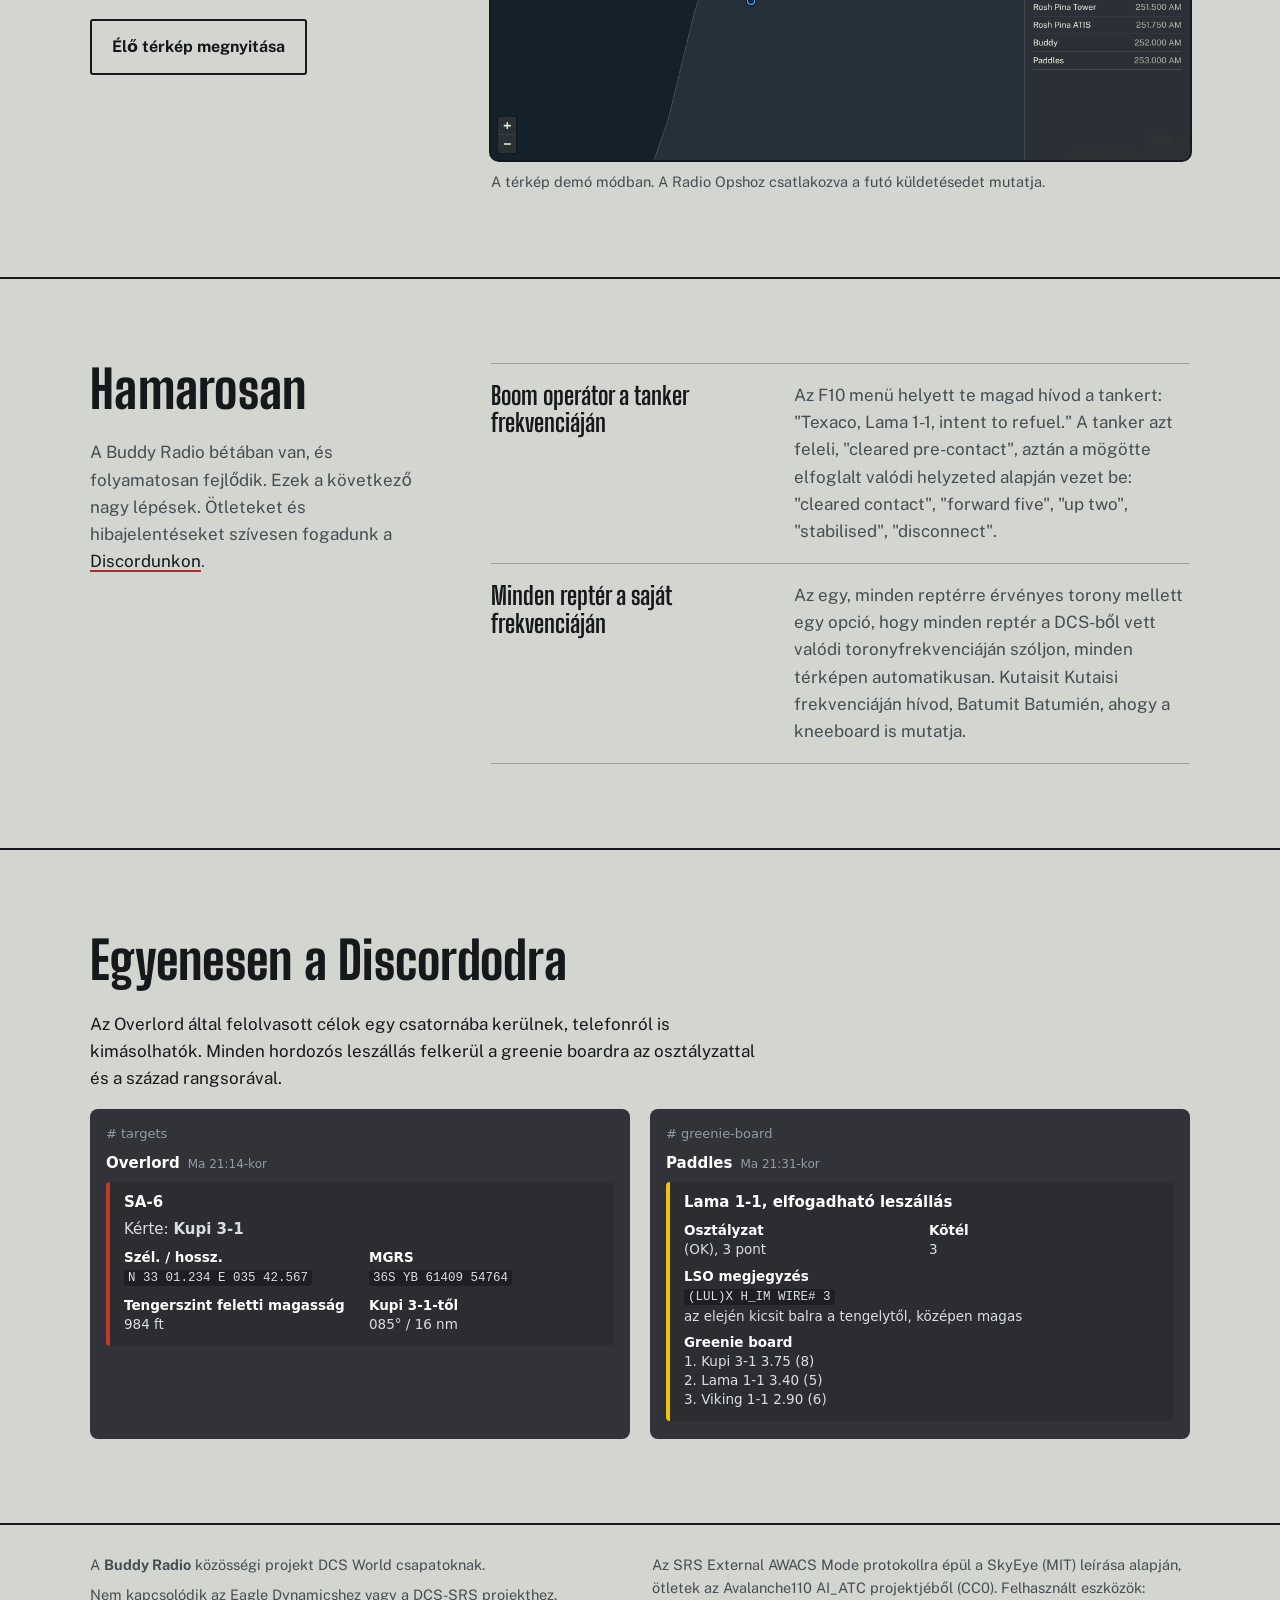
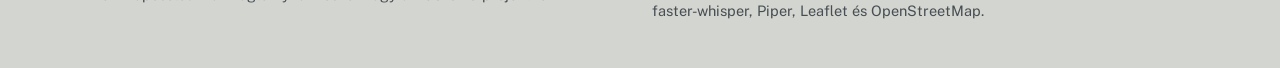
==== commit 1d50e9fa: "Site: one Tower for every airfield, tanker calls, and what's coming next Home: tanker example on the" ====
--- a/hu/index.html
+++ b/hu/index.html
@@ -4,7 +4,7 @@
 <meta charset="utf-8">
 <meta name="viewport" content="width=device-width, initial-scale=1">
 <title>Buddy Radio: AI rádiós irányítók DCS Worldhöz</title>
-<meta name="description" content="Overlord GCI, repülőtéri torony és ATIS, Case I leszállásoktató és egy segítőkész szárnytárs, akik SRS-en beszélnek az egész köteléggel, élő küldetésadatokkal.">
+<meta name="description" content="Overlord GCI tankerhívásokkal, torony minden térkép minden repülőterén, Case I leszállásoktató és egy segítőkész szárnytárs, akik SRS-en beszélnek az egész köteléggel, élő küldetésadatokkal.">
 <meta property="og:title" content="Buddy Radio">
 <meta property="og:description" content="AI rádiós irányítók a DCS World szerveredre, SRS-en, élő küldetésadatokkal.">
 <meta property="og:image" content="/assets/img/og.png">
@@ -33,7 +33,7 @@
   <div class="wrap">
     <div>
       <h1>A DCS szervered, a rádión.</h1>
-      <p class="lede">A Buddy Radio AI irányítókat tesz a csapatod SRS frekvenciáira. Kérj helyzetképet Overlordtól, gurulási engedélyt a toronytól, tanuld meg a hordozós breaket Paddlestől. Minden szám az élő küldetésből jön.</p>
+      <p class="lede">A Buddy Radio AI irányítókat tesz a csapatod SRS frekvenciáira. Kérj helyzetképet vagy a legközelebbi tankert Overlordtól, gurulási engedélyt bármelyik reptér tornyától, tanuld meg a hordozós breaket Paddlestől. Minden szám az élő küldetésből jön.</p>
       <div class="actions">
         <a class="btn primary" href="/hu/guide">Rádiós útmutató</a>
         <a class="btn" href="/hu/setup">Telepítés</a>
@@ -44,7 +44,6 @@
       <ul class="channels" role="tablist" aria-label="Állomások" data-channels>
         <li><button role="tab" data-key="overlord" aria-selected="true"><span class="f">251.000</span><span class="n">Overlord</span></button></li>
         <li><button role="tab" data-key="tower" aria-selected="false" tabindex="-1"><span class="f">251.500</span><span class="n">Torony</span></button></li>
-        <li><button role="tab" data-key="atis" aria-selected="false" tabindex="-1"><span class="f">251.750</span><span class="n">ATIS</span></button></li>
         <li><button role="tab" data-key="buddy" aria-selected="false" tabindex="-1"><span class="f">252.000</span><span class="n">Buddy</span></button></li>
         <li><button role="tab" data-key="paddles" aria-selected="false" tabindex="-1"><span class="f">253.000</span><span class="n">Paddles</span></button></li>
       </ul>
@@ -67,7 +66,7 @@
     <dl class="facts">
       <div><dt>Az egész kötelék hallja</dt><dd>Az állomások úgy csatlakoznak az SRS szerveredhez, mint bármelyik másik rádió. Mindenki hallja, aki a frekvencián van, és minden pilótát külön, név szerint követnek.</dd></div>
       <div><dt>Valódi számok, nem tippek</dt><dd>Az irányszögek, távolságok, magasságok, pályák, szél és koordináták a futó küldetésből számolódnak. Az AI csak szavakba önti őket.</dd></div>
-      <div><dt>A legtöbb hívás ingyenes</dt><dd>A bogey dope, a gurulás, az ATIS, a fenyegetés-figyelmeztetések, a levezetés, a koordináták és az egész leszállásoktató programkódból fut. Claude csak a szabad kérdésekhez kell, ez esténként néhány cent.</dd></div>
+      <div><dt>A legtöbb hívás ingyenes</dt><dd>A bogey dope, a tankerhívás, a gurulás, az ATIS, a fenyegetés-figyelmeztetések, a levezetés, a koordináták és az egész leszállásoktató programkódból fut. Claude csak a szabad kérdésekhez kell, ez esténként néhány cent.</dd></div>
       <div><dt>Szabad beszéd, nincs menü</dt><dd>Úgy beszélj, ahogy egy valódi irányítóval. Nincs F10 menü, nincs VoiceAttack profil, nincsenek bemagolandó mondatok.</dd></div>
     </dl>
   </div>
@@ -76,14 +75,13 @@
 <section id="stations">
   <div class="wrap">
     <h2>Az állomások</h2>
-    <p>Ezek az alapértelmezett frekvenciák. Egyetlen beállításfájlban módosíthatod őket, adhatsz hozzá tornyot más repülőterekhez, vagy kikapcsolhatsz állomásokat.</p>
+    <p>Ezek az alapértelmezett frekvenciák. Az alkalmazás Stations oldalán módosíthatod őket, adhatsz egy reptérnek saját torony- és ATIS-frekvenciát, vagy kikapcsolhatsz állomásokat.</p>
     <div class="table-scroll">
     <table class="comm">
       <thead><tr><th scope="col">Frekvencia</th><th scope="col">Állomás</th><th scope="col">Mit kérhetsz tőle</th><th scope="col">Magától mit mond</th></tr></thead>
       <tbody>
-        <tr><td class="f">251.000</td><td class="s"><a href="/hu/guide#overlord">Overlord</a></td><td>Helyzetkép (picture), bogey dope, földi fenyegetések, célkoordináták, vektorok</td><td>Légi fenyegetés 25 és 10 mérföldön belül, SAM és légvédelmi tüzérségi zónák</td></tr>
-        <tr><td class="f">251.500</td><td class="s"><a href="/hu/guide#tower">Torony</a></td><td>Hajtóműindítás, gurulás, felszállás, leszállás, forgalom, precíziós megközelítés</td><td>Állj meg, átstartolás, átadás felszállás után, forgalmi figyelmeztetés</td></tr>
-        <tr><td class="f">251.750</td><td class="s"><a href="/hu/guide#atis">ATIS</a></td><td>Csak hallgasd</td><td>Pálya, szél, látástávolság, felhőzet, hőmérséklet, légnyomás</td></tr>
+        <tr><td class="f">251.000</td><td class="s"><a href="/hu/guide#overlord">Overlord</a></td><td>Helyzetkép (picture), bogey dope, a legközelebbi tanker, földi fenyegetések, célkoordináták, vektorok</td><td>Légi fenyegetés 25 és 10 mérföldön belül, SAM és légvédelmi tüzérségi zónák</td></tr>
+        <tr><td class="f">251.500</td><td class="s"><a href="/hu/guide#tower">Torony</a></td><td>Minden térkép minden repülőtere: hajtóműindítás, gurulás, felszállás, leszállás, ATIS információ, forgalom, precíziós megközelítés</td><td>Állj meg, átstartolás, átadás felszállás után, forgalmi figyelmeztetés</td></tr>
         <tr><td class="f">252.000</td><td class="s"><a href="/hu/guide#buddy">Buddy</a></td><td>Eligazítás, legközelebbi repülőterek, fegyver- és rendszerhasználat lépésről lépésre</td><td>Semmit, Buddy megvárja, amíg kérdezel</td></tr>
         <tr><td class="f">253.000</td><td class="s"><a href="/hu/guide#paddles">Paddles</a></td><td>BRC, fedélzeti szél, az utolsó leszállásod értékelése</td><td>Case I kör oktatása, groove hívások, wave-off, osztályzat</td></tr>
       </tbody>
@@ -124,7 +122,7 @@
   <text x="318" y="210" fill="#e6ecdc">Hall: Whisper</text>
   <text x="318" y="234" fill="#e6ecdc">Gondolkodik: előbb kód</text>
   <text x="318" y="258" fill="#e6ecdc">Beszél: Piper hangok</text>
-  <text x="318" y="290" fill="#a9b2a6" font-size="13">Overlord, Torony, ATIS,</text>
+  <text x="318" y="290" fill="#a9b2a6" font-size="13">Overlord, Torony,</text>
   <text x="318" y="306" fill="#a9b2a6" font-size="13">Buddy, Paddles</text>
   <!-- right side -->
   <rect x="570" y="40" width="170" height="80" rx="6" fill="none" stroke="#16191b" stroke-width="2"/>
@@ -165,6 +163,19 @@
   </div>
 </section>
 
+<section id="next">
+  <div class="wrap split">
+    <div>
+      <h2>Hamarosan</h2>
+      <p>A Buddy Radio bétában van, és folyamatosan fejlődik. Ezek a következő nagy lépések. Ötleteket és hibajelentéseket szívesen fogadunk a <a href="https://discord.gg/kqw8F5fNe6">Discordunkon</a>.</p>
+    </div>
+    <dl class="facts">
+      <div><dt>Boom operátor a tanker frekvenciáján</dt><dd>Az F10 menü helyett te magad hívod a tankert: "Texaco, Lama 1-1, intent to refuel." A tanker azt feleli, "cleared pre-contact", aztán a mögötte elfoglalt valódi helyzeted alapján vezet be: "cleared contact", "forward five", "up two", "stabilised", "disconnect".</dd></div>
+      <div><dt>Minden reptér a saját frekvenciáján</dt><dd>Az egy, minden reptérre érvényes torony mellett egy opció, hogy minden reptér a DCS-ből vett valódi toronyfrekvenciáján szóljon, minden térképen automatikusan. Kutaisit Kutaisi frekvenciáján hívod, Batumit Batumién, ahogy a kneeboard is mutatja.</dd></div>
+    </dl>
+  </div>
+</section>
+
 <section id="discord">
   <div class="wrap">
     <h2>Egyenesen a Discordodra</h2>
--- a/assets/site.css
+++ b/assets/site.css
@@ -164,9 +164,16 @@
 
 /* setup steps (a real sequence, so numbered) */
 .steps { counter-reset: step; list-style: none; padding: 0; margin: 0; max-width: 820px; }
-.steps > li { counter-increment: step; display: grid; grid-template-columns: 56px minmax(0, 1fr); gap: 4px 18px; padding: 26px 0; border-top: 1px solid var(--ink); }
-.steps > li::before { content: counter(step); font: 800 44px/1 var(--display); grid-row: span 3; }
+.steps > li { counter-increment: step; position: relative; padding: 26px 0 26px 74px; border-top: 1px solid var(--ink); }
+.steps > li::before { content: counter(step); font: 800 44px/1 var(--display); position: absolute; left: 0; top: 26px; }
 .steps h3 { margin: 4px 0 6px; }
+/* setup page: early access and the Windows warning sketch */
+.access { display: flex; align-items: center; justify-content: space-between; gap: 18px 32px; flex-wrap: wrap; max-width: 820px; margin: 24px 0 8px; padding: 20px 24px; border: 2px solid var(--ink); border-radius: 6px; }
+.access h2 { font-size: 30px; margin: 0 0 4px; }
+.access > div { flex: 1 1 340px; }
+.access p { margin: 0; color: var(--ink-2); max-width: 52ch; }
+.smartscreen { font-family: "Segoe UI", var(--body); margin: 6px 0 0; }
+.steps .figure { margin: 14px 0 18px; }
 pre { background: var(--panel); color: var(--lit); padding: 14px 16px; border-radius: 6px; overflow-x: auto; font: 14px/1.55 var(--mono); max-width: 100%; margin: 10px 0 14px; }
 pre .c { color: var(--lit-2); }
 
@@ -196,7 +203,8 @@
   .log li { grid-template-columns: minmax(0, 1fr); gap: 2px; }
   .facts > div { grid-template-columns: minmax(0, 1fr); gap: 6px; }
   .comm td.f { font-size: 24px; }
-  .steps > li { grid-template-columns: 40px minmax(0, 1fr); }
+  .steps > li { padding-left: 52px; }
+  .steps .figure { margin-left: -52px; }
   .steps > li::before { font-size: 34px; }
   .says td:first-child { width: 44%; }
 }
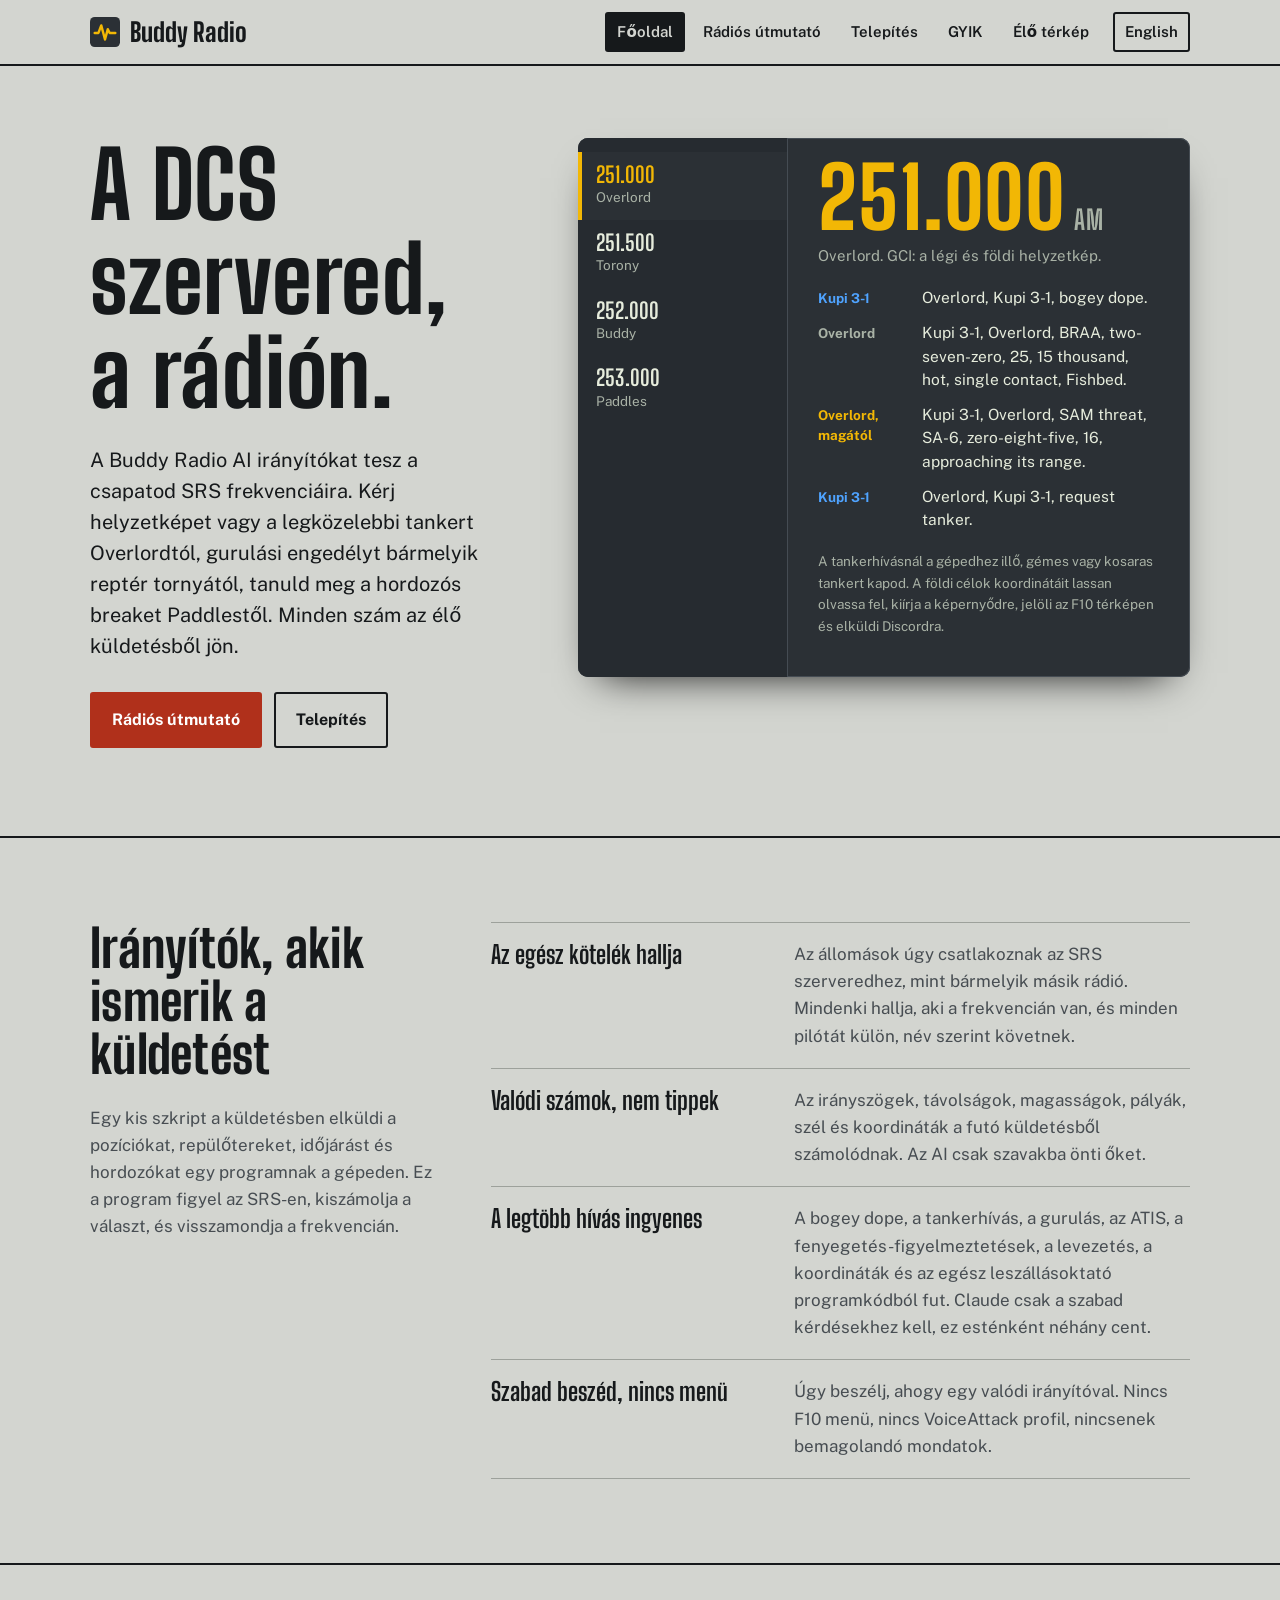
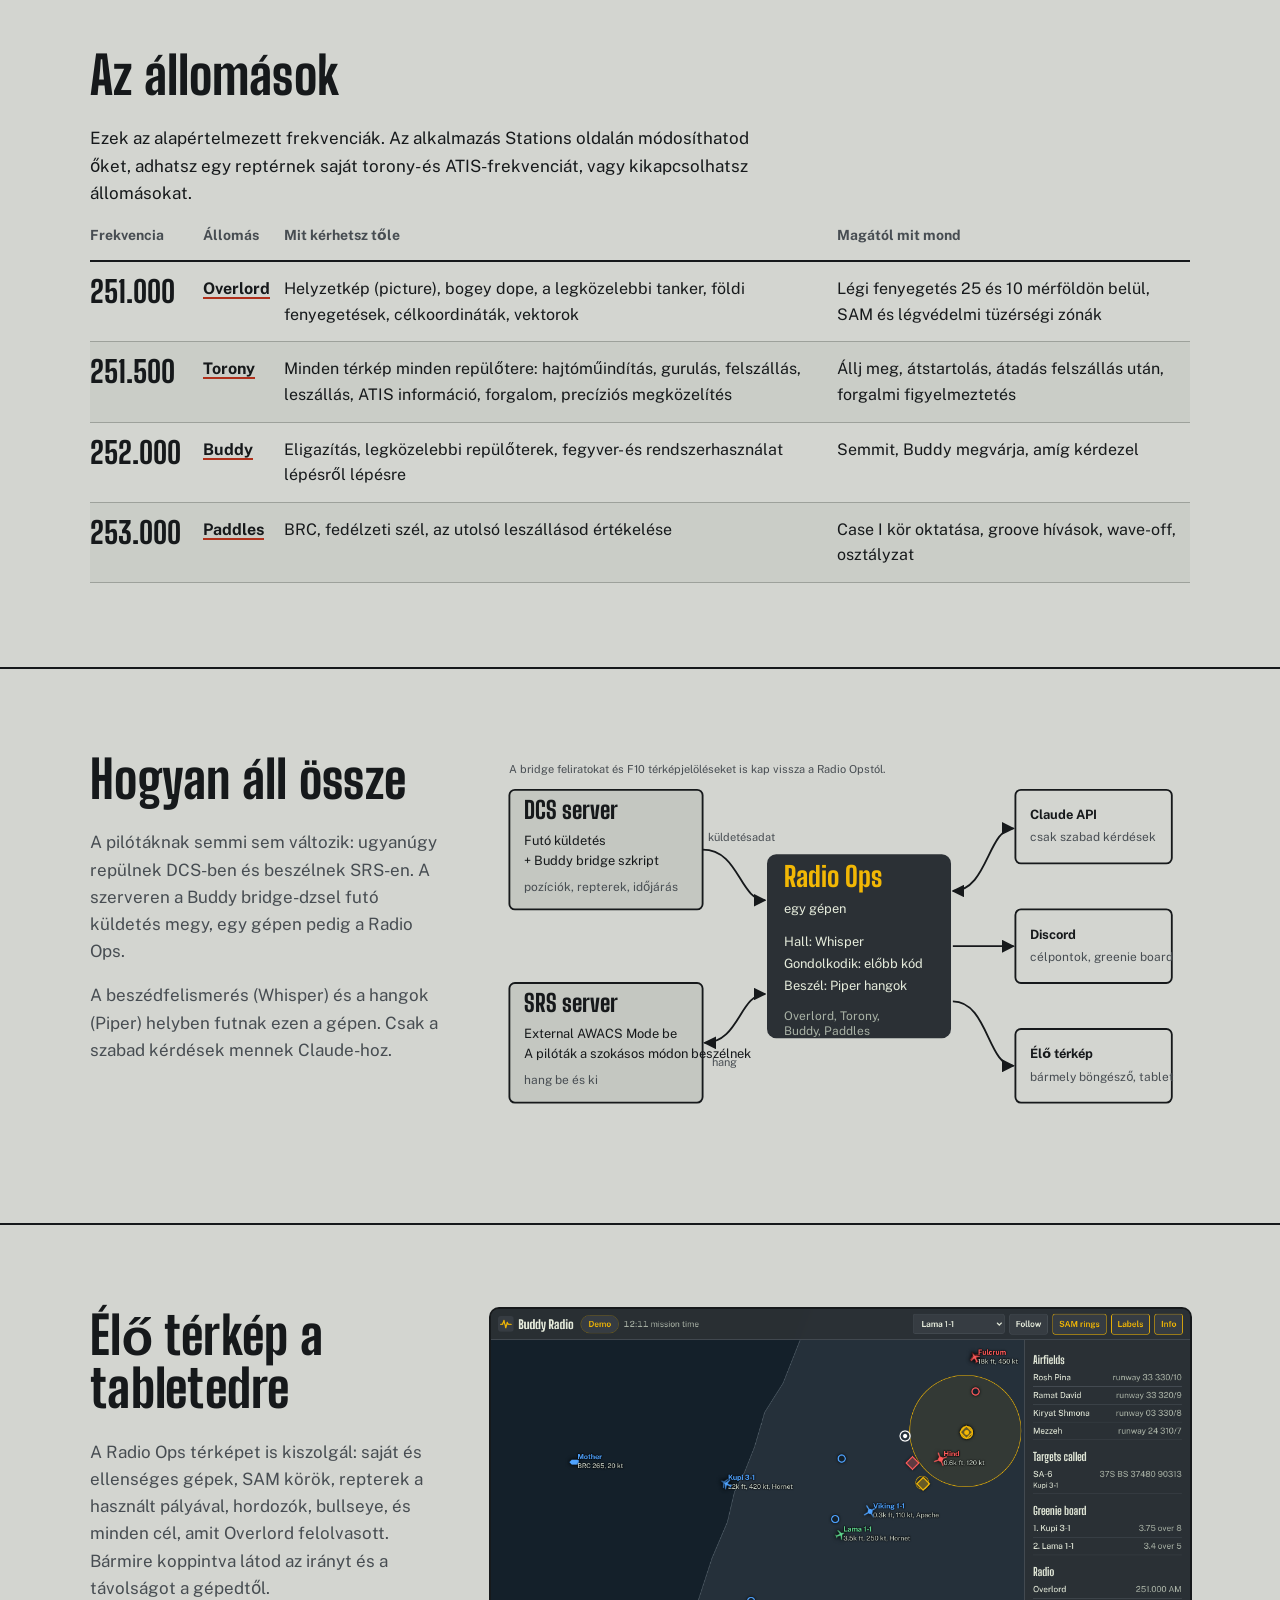
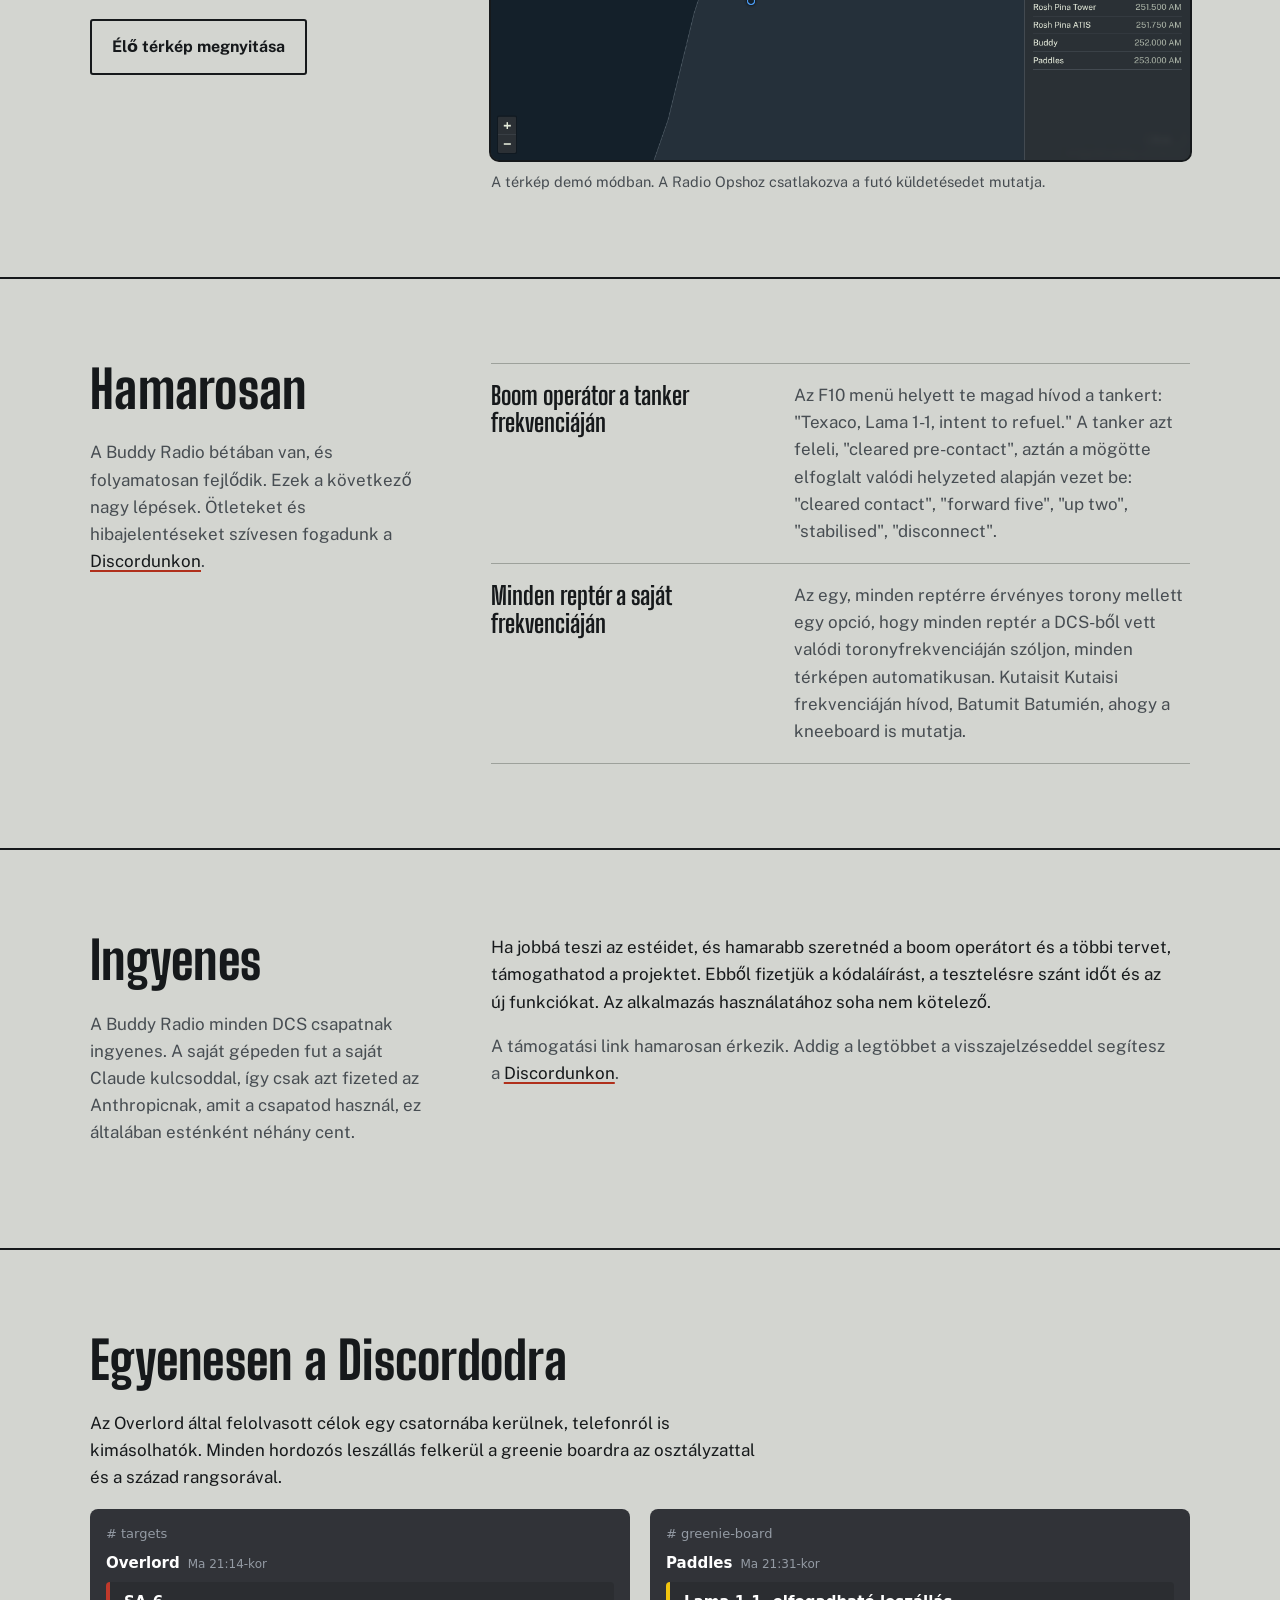
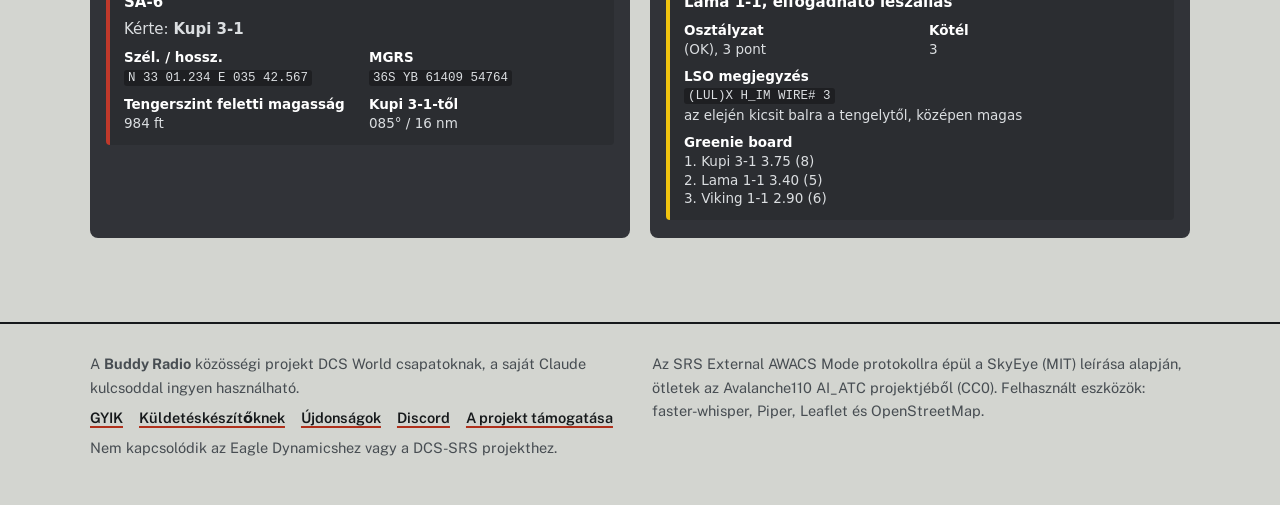
==== commit 7aa93770: "Site: FAQ, a page for mission makers, What's new, and a support section FAQ covers cost, privacy (wh" ====
--- a/hu/index.html
+++ b/hu/index.html
@@ -8,7 +8,7 @@
 <meta property="og:title" content="Buddy Radio">
 <meta property="og:description" content="AI rádiós irányítók a DCS World szerveredre, SRS-en, élő küldetésadatokkal.">
 <meta property="og:image" content="/assets/img/og.png">
-<link rel="alternate" hreflang="en" href="/hu/">
+<link rel="alternate" hreflang="en" href="/">
 <link rel="alternate" hreflang="hu" href="/hu/">
 <link rel="icon" href="/assets/img/favicon.svg" type="image/svg+xml">
 <link rel="stylesheet" href="/assets/fonts.css">
@@ -22,6 +22,7 @@
       <a href="/hu/" aria-current="page">Főoldal</a>
       <a href="/hu/guide">Rádiós útmutató</a>
       <a href="/hu/setup">Telepítés</a>
+      <a href="/hu/faq">GYIK</a>
       <a href="/hu/map">Élő térkép</a>
       <a class="lang" href="/" hreflang="en" lang="en">English</a>
     </nav>
@@ -176,6 +177,19 @@
   </div>
 </section>
 
+<section id="support">
+  <div class="wrap split">
+    <div>
+      <h2>Ingyenes</h2>
+      <p>A Buddy Radio minden DCS csapatnak ingyenes. A saját gépeden fut a saját Claude kulcsoddal, így csak azt fizeted az Anthropicnak, amit a csapatod használ, ez általában esténként néhány cent.</p>
+    </div>
+    <div>
+      <p>Ha jobbá teszi az estéidet, és hamarabb szeretnéd a boom operátort és a többi tervet, támogathatod a projektet. Ebből fizetjük a kódaláírást, a tesztelésre szánt időt és az új funkciókat. Az alkalmazás használatához soha nem kötelező.</p>
+      <p class="muted" data-support>A támogatási link hamarosan érkezik. Addig a legtöbbet a visszajelzéseddel segítesz a <a href="https://discord.gg/kqw8F5fNe6">Discordunkon</a>.</p>
+    </div>
+  </div>
+</section>
+
 <section id="discord">
   <div class="wrap">
     <h2>Egyenesen a Discordodra</h2>
@@ -216,7 +230,8 @@
 <footer class="site-foot">
   <div class="wrap">
     <div>
-      <p>A <b>Buddy Radio</b> közösségi projekt DCS World csapatoknak.</p>
+      <p>A <b>Buddy Radio</b> közösségi projekt DCS World csapatoknak, a saját Claude kulcsoddal ingyen használható.</p>
+      <p class="foot-links"><a href="/hu/faq">GYIK</a> <a href="/hu/missions">Küldetéskészítőknek</a> <a href="/hu/changes">Újdonságok</a> <a href="https://discord.gg/kqw8F5fNe6">Discord</a> <a href="/hu/#support">A projekt támogatása</a></p>
       <p>Nem kapcsolódik az Eagle Dynamicshez vagy a DCS-SRS projekthez.</p>
     </div>
     <div>
--- a/assets/site.css
+++ b/assets/site.css
@@ -144,6 +144,8 @@
 .station-head { display: flex; align-items: baseline; gap: 18px; flex-wrap: wrap; margin-bottom: 14px; }
 .station-head .f { font: 800 clamp(40px, 5vw, 60px)/1 var(--display); font-variant-numeric: tabular-nums; }
 .station-head h2 { margin: 0; }
+.doc article section > h3 { margin-top: 30px; }
+.doc article section > h1 + h3, .doc article section > .station-head + h3 { margin-top: 8px; }
 
 .says { width: 100%; border-collapse: collapse; margin: 18px 0 22px; font-size: 15.5px; }
 .says th { text-align: left; font-size: 14px; color: var(--ink-2); padding: 0 12px 8px 0; border-bottom: 2px solid var(--ink); }
@@ -181,6 +183,9 @@
 .site-foot { border-top: 2px solid var(--ink); padding: 28px 0 40px; font-size: 14.5px; color: var(--ink-2); }
 .site-foot .wrap { display: grid; grid-template-columns: minmax(0, 1fr) minmax(0, 1fr); gap: 24px; }
 .site-foot p { margin: 0 0 .5em; }
+.site-foot .foot-links { display: flex; flex-wrap: wrap; gap: 4px 16px; }
+.site-foot .foot-links a { color: var(--ink); font-weight: 600; }
+.muted { color: var(--ink-2); }
 
 /* ---------- small screens ---------- */
 @media (max-width: 900px) {
